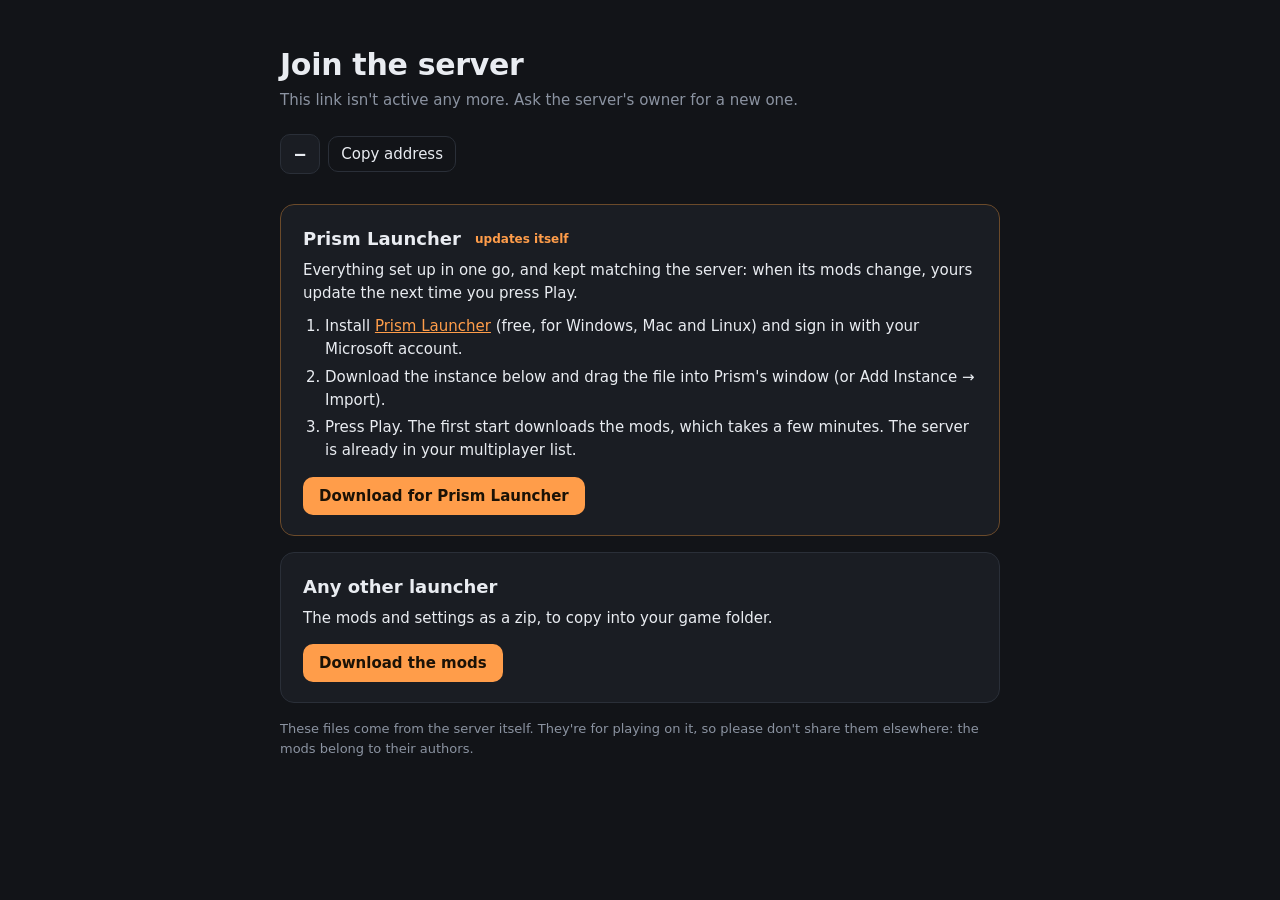
==== app/static/player-pack.html @ dd150bd3 "Player packs: Prism instance that updates itself, any-launcher zip with AutoModpack A download page " ====
<!doctype html>
<html lang="en">
<head>
<meta charset="utf-8">
<meta name="viewport" content="width=device-width, initial-scale=1">
<meta name="robots" content="noindex">
<title>Join the server</title>
<link rel="icon" href="/static/brand/favicon.svg">
<style>
  :root { color-scheme: dark; --bg: #121418; --ink: #E9ECF1; --mute: #8B93A1; --card: #1A1D23; --line: #2A2F38; --acc: #FF9D4A; --acc-ink: #1B1206; }
  * { box-sizing: border-box; }
  body { margin: 0; background: var(--bg); color: var(--ink); font: 15px/1.55 system-ui, -apple-system, "Segoe UI", sans-serif; }
  main { max-width: 760px; margin: 0 auto; padding: 48px 20px 64px; }
  h1 { font-size: 30px; line-height: 1.15; margin: 0 0 6px; letter-spacing: -0.01em; }
  h2 { font-size: 18px; margin: 0 0 6px; }
  p { margin: 0 0 10px; }
  .facts { color: var(--mute); margin-bottom: 22px; }
  .addr { display: flex; gap: 8px; align-items: center; margin: 14px 0 30px; flex-wrap: wrap; }
  .addr code { font: 600 17px ui-monospace, "SF Mono", Menlo, monospace; background: var(--card); border: 1px solid var(--line); border-radius: 10px; padding: 9px 14px; }
  .way { border: 1px solid var(--line); background: var(--card); border-radius: 14px; padding: 20px 22px; margin-bottom: 16px; }
  .way.best { border-color: #6B4A2A; }
  ol { margin: 8px 0 14px; padding-left: 22px; }
  li { margin-bottom: 4px; }
  .tag { display: inline-block; font-size: 12px; color: var(--acc); margin-left: 8px; vertical-align: 2px; }
  a { color: var(--acc); }
  a.btn, button { display: inline-block; background: var(--acc); color: var(--acc-ink); font: 600 15px system-ui, sans-serif; text-decoration: none;
    border: 0; border-radius: 10px; padding: 10px 16px; cursor: pointer; }
  button.quiet { background: transparent; color: var(--ink); border: 1px solid var(--line); padding: 8px 12px; font-weight: 500; }
  a.btn:focus-visible, button:focus-visible { outline: 2px solid var(--ink); outline-offset: 2px; }
  .note { color: var(--mute); font-size: 13px; }
  .pack { border-left: 3px solid var(--acc); padding: 2px 0 2px 14px; margin: 0 0 22px; }
</style>
</head>
<body>
<main>
  <h1 id="name">Join the server</h1>
  <div class="facts" id="facts">Loading…</div>
  <div class="addr"><code id="addr">–</code><button class="quiet" id="copy">Copy address</button></div>
  <div id="pack" class="pack" hidden></div>

  <section class="way best">
    <h2>Prism Launcher <span class="tag">updates itself</span></h2>
    <p>Everything set up in one go, and kept matching the server: when its mods change, yours update the next time you press Play.</p>
    <ol>
      <li>Install <a href="https://prismlauncher.org" rel="noopener">Prism Launcher</a> (free, for Windows, Mac and Linux) and sign in with your Microsoft account.</li>
      <li>Download the instance below and drag the file into Prism's window (or Add Instance → Import).</li>
      <li>Press Play. The first start downloads the mods, which takes a few minutes. The server is already in your multiplayer list.</li>
    </ol>
    <a class="btn" id="prism" href="#">Download for Prism Launcher</a>
  </section>

  <section class="way">
    <h2>Any other launcher</h2>
    <p id="anysync">The mods and settings as a zip, to copy into your game folder.</p>
    <ol id="anysteps"></ol>
    <a class="btn" id="zip" href="#">Download the mods</a> <span class="note" id="size"></span>
  </section>
  <p class="note">These files come from the server itself. They're for playing on it, so please don't share them elsewhere: the mods belong to their authors.</p>
</main>
<script>
"use strict";
const token = location.pathname.split("/")[2], base = `/p/${encodeURIComponent(token)}`;
const $ = (id) => document.getElementById(id);
const esc = (t) => String(t ?? "").replace(/[&<>"']/g, (c) => ({ "&": "&amp;", "<": "&lt;", ">": "&gt;", '"': "&quot;", "'": "&#39;" }[c]));
const LD = { neoforge: "NeoForge", forge: "Forge", fabric: "Fabric", quilt: "Quilt" };
fetch(`${base}/info`).then((r) => r.ok ? r.json() : Promise.reject()).then((i) => {
  document.title = `Join ${i.name}`;
  $("name").textContent = `Join ${i.name}`;
  const ld = LD[i.loader] || i.loader;
  $("facts").textContent = `Minecraft ${i.mc_version}${ld ? ` with ${ld} ${i.loader_version || ""}` : ""} · ${i.mods} mods · ${i.online ? "online now" : "offline right now"}`;
  $("addr").textContent = i.address;
  $("copy").onclick = () => navigator.clipboard.writeText(i.address).then(() => { $("copy").textContent = "Copied"; setTimeout(() => ($("copy").textContent = "Copy address"), 1500); });
  if (i.pack?.title) {
    $("pack").hidden = false;
    $("pack").innerHTML = `This server runs the <b>${esc(i.pack.title)}</b> modpack${i.pack.version ? `, version ${esc(i.pack.version)}` : ""}. If you already use a launcher that has it (CurseForge, FTB, Modrinth or Prism), installing that exact version works too, and adds the pack's extras like minimaps and performance mods. The downloads below have everything the server needs.`;
  }
  $("prism").href = `${base}/prism.zip`;
  $("zip").href = `${base}/pack.zip`;
  $("size").textContent = `about ${Math.max(1, Math.round(i.size / 2 ** 20))} MB`;
  $("anysteps").innerHTML = [
    `In your launcher, make a profile for Minecraft ${esc(i.mc_version)}${ld ? ` with ${esc(ld)} ${esc(i.loader_version || "")}` : ""}.`,
    "Unzip the download into that profile's game folder (the one with the mods folder), replacing files if asked.",
    `Start the game and join <b>${esc(i.address)}</b>.`].map((x) => `<li>${x}</li>`).join("");
  $("anysync").textContent = i.sync
    ? "The mods and settings as a zip, with AutoModpack included: after this one install, it updates your mods by itself whenever you join and the server's have changed (the first time, it asks you to trust the server)."
    : "The mods and settings as a zip, to copy into your game folder. When the server's mods change, download it again.";
}).catch(() => { $("facts").textContent = "This link isn't active any more. Ask the server's owner for a new one."; });
</script>
</body>
</html>
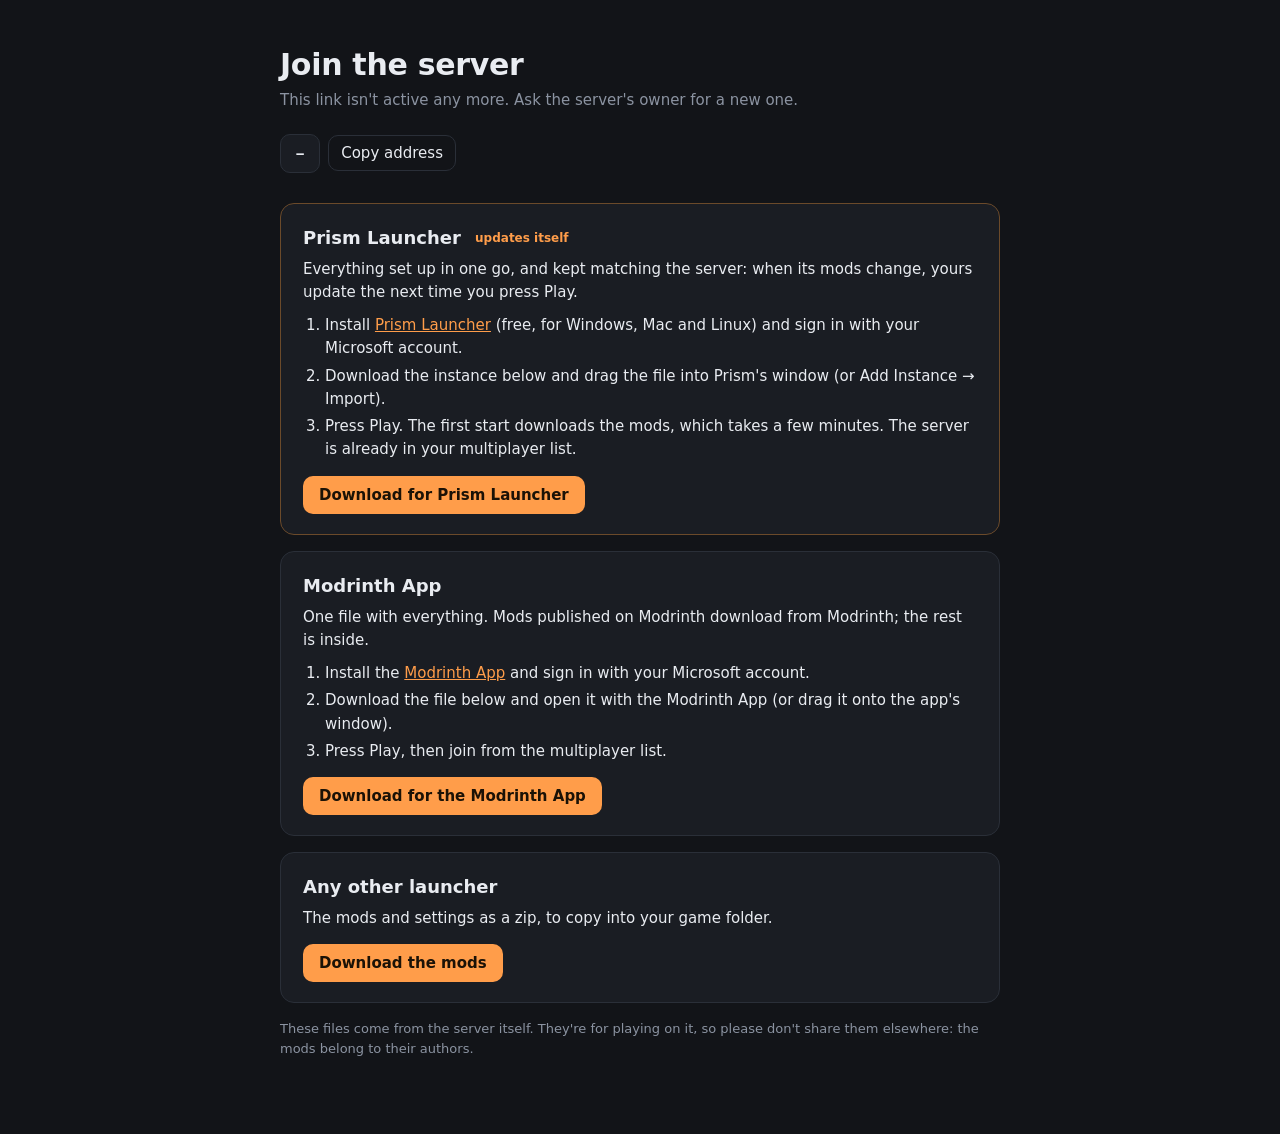
==== commit 8b4f1d59: "Player packs: Modrinth App file, AutoModpack in all three downloads, light zip The .mrpack lists mod" ====
--- a/app/static/player-pack.html
+++ b/app/static/player-pack.html
@@ -46,7 +46,19 @@
       <li>Download the instance below and drag the file into Prism's window (or Add Instance → Import).</li>
       <li>Press Play. The first start downloads the mods, which takes a few minutes. The server is already in your multiplayer list.</li>
     </ol>
+    <p class="note" id="prismsync"></p>
     <a class="btn" id="prism" href="#">Download for Prism Launcher</a>
+  </section>
+
+  <section class="way">
+    <h2>Modrinth App</h2>
+    <p id="mrsync">One file with everything. Mods published on Modrinth download from Modrinth; the rest is inside.</p>
+    <ol>
+      <li>Install the <a href="https://modrinth.com/app" rel="noopener">Modrinth App</a> and sign in with your Microsoft account.</li>
+      <li>Download the file below and open it with the Modrinth App (or drag it onto the app's window).</li>
+      <li>Press Play, then join from the multiplayer list.</li>
+    </ol>
+    <a class="btn" id="mrpack" href="#">Download for the Modrinth App</a>
   </section>
 
   <section class="way">
@@ -76,13 +88,18 @@
   }
   $("prism").href = `${base}/prism.zip`;
   $("zip").href = `${base}/pack.zip`;
-  $("size").textContent = `about ${Math.max(1, Math.round(i.size / 2 ** 20))} MB`;
+  $("mrpack").href = `${base}/pack.mrpack`;
+  const amp = "AutoModpack is included: when the server's mods change, it updates yours the next time you join (the first time, it asks you to trust the server).";
+  $("mrsync").textContent = "One file with everything. Mods published on Modrinth download from Modrinth; the rest is inside. " +
+    (i.sync ? amp : "When the server's mods change, download it again.");
+  if (i.sync) $("prismsync").textContent = "AutoModpack is included too, so mods also update if you join from somewhere other than Play.";
+  $("size").textContent = i.sync ? "" : `about ${Math.max(1, Math.round(i.size / 2 ** 20))} MB`;
   $("anysteps").innerHTML = [
     `In your launcher, make a profile for Minecraft ${esc(i.mc_version)}${ld ? ` with ${esc(ld)} ${esc(i.loader_version || "")}` : ""}.`,
     "Unzip the download into that profile's game folder (the one with the mods folder), replacing files if asked.",
-    `Start the game and join <b>${esc(i.address)}</b>.`].map((x) => `<li>${x}</li>`).join("");
+    `Start the game and join <b>${esc(i.address)}</b>.${i.sync ? " Accept AutoModpack's prompt and let it restart the game, then join again." : ""}`].map((x) => `<li>${x}</li>`).join("");
   $("anysync").textContent = i.sync
-    ? "The mods and settings as a zip, with AutoModpack included: after this one install, it updates your mods by itself whenever you join and the server's have changed (the first time, it asks you to trust the server)."
+    ? "A tiny zip with just AutoModpack in it. The first time you join, it asks you to trust the server, downloads the server's mods and settings, and restarts the game. After that, joining keeps them up to date."
     : "The mods and settings as a zip, to copy into your game folder. When the server's mods change, download it again.";
 }).catch(() => { $("facts").textContent = "This link isn't active any more. Ask the server's owner for a new one."; });
 </script>
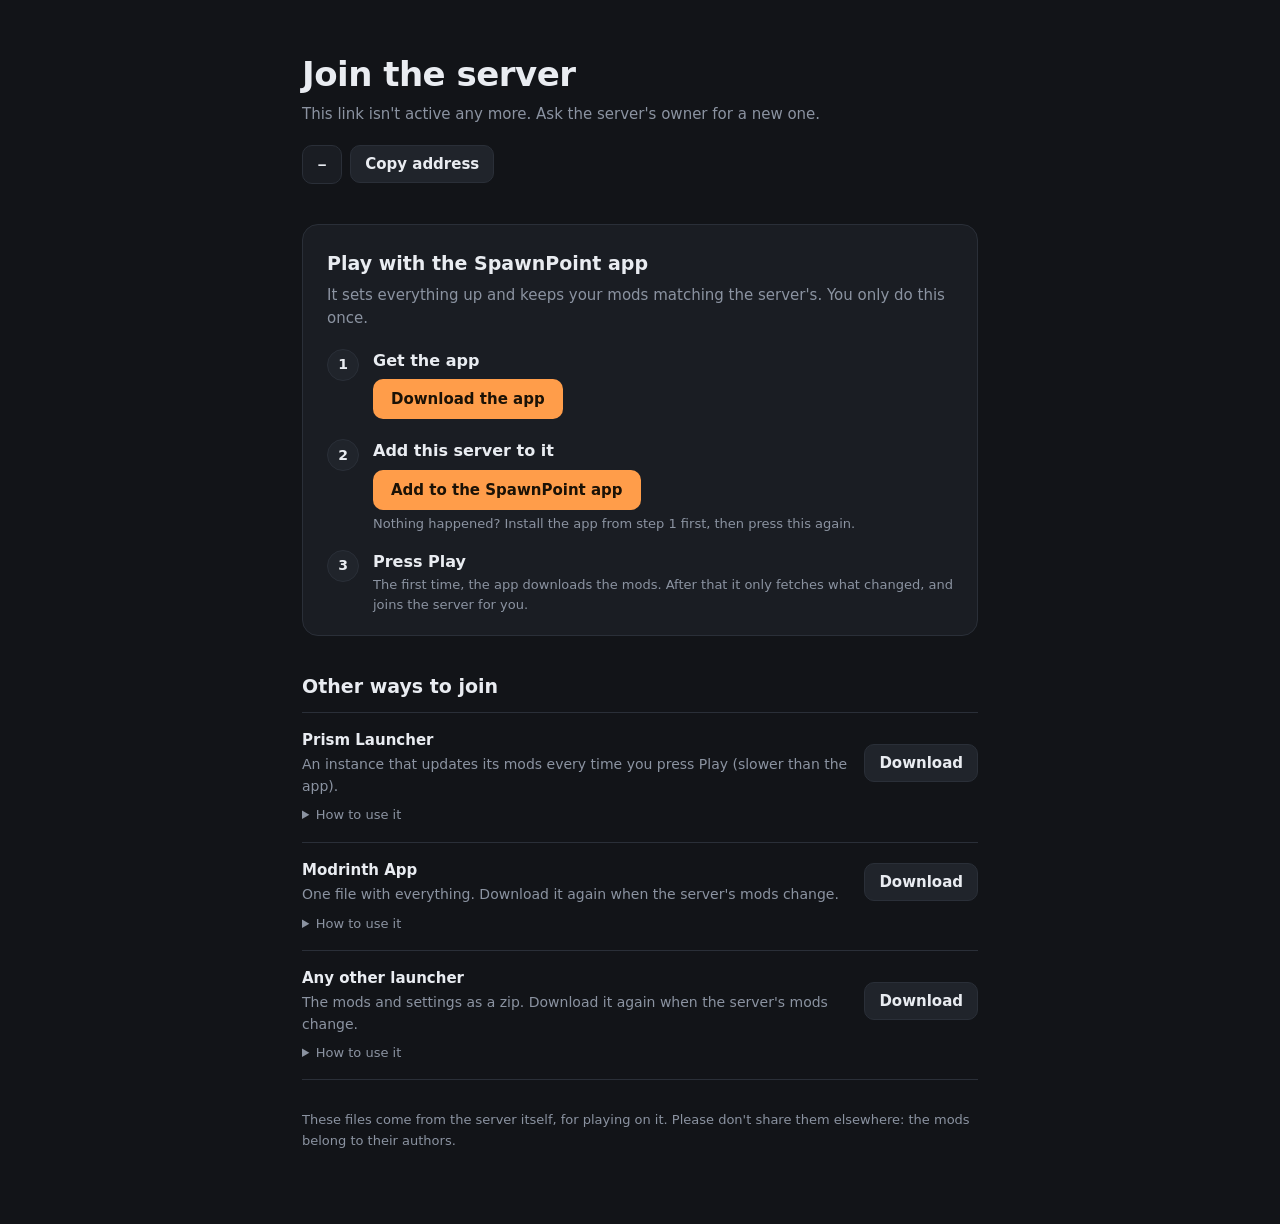
==== commit f10f91c0: "Player pack page: the SpawnPoint app first, in three steps; fast sync for the app The page leads wit" ====
--- a/app/static/player-pack.html
+++ b/app/static/player-pack.html
@@ -7,67 +7,99 @@
 <title>Join the server</title>
 <link rel="icon" href="/static/brand/favicon.svg">
 <style>
-  :root { color-scheme: dark; --bg: #121418; --ink: #E9ECF1; --mute: #8B93A1; --card: #1A1D23; --line: #2A2F38; --acc: #FF9D4A; --acc-ink: #1B1206; }
+  :root { color-scheme: dark; --bg: #121418; --ink: #E9ECF1; --mute: #8B93A1; --card: #1A1D23; --card2: #20242B; --line: #2A2F38;
+    --acc: #FF9D4A; --acc-ink: #1B1206; --ok: #4ADE80; }
   * { box-sizing: border-box; }
   body { margin: 0; background: var(--bg); color: var(--ink); font: 15px/1.55 system-ui, -apple-system, "Segoe UI", sans-serif; }
-  main { max-width: 760px; margin: 0 auto; padding: 48px 20px 64px; }
-  h1 { font-size: 30px; line-height: 1.15; margin: 0 0 6px; letter-spacing: -0.01em; }
-  h2 { font-size: 18px; margin: 0 0 6px; }
+  main { max-width: 720px; margin: 0 auto; padding: 56px 22px 72px; }
+  a { color: var(--acc); }
+  h1 { font-size: 34px; line-height: 1.1; margin: 0 0 10px; letter-spacing: -0.015em; }
+  h2 { font-size: 19px; margin: 0; }
   p { margin: 0 0 10px; }
-  .facts { color: var(--mute); margin-bottom: 22px; }
-  .addr { display: flex; gap: 8px; align-items: center; margin: 14px 0 30px; flex-wrap: wrap; }
-  .addr code { font: 600 17px ui-monospace, "SF Mono", Menlo, monospace; background: var(--card); border: 1px solid var(--line); border-radius: 10px; padding: 9px 14px; }
-  .way { border: 1px solid var(--line); background: var(--card); border-radius: 14px; padding: 20px 22px; margin-bottom: 16px; }
-  .way.best { border-color: #6B4A2A; }
-  ol { margin: 8px 0 14px; padding-left: 22px; }
-  li { margin-bottom: 4px; }
-  .tag { display: inline-block; font-size: 12px; color: var(--acc); margin-left: 8px; vertical-align: 2px; }
-  a { color: var(--acc); }
-  a.btn, button { display: inline-block; background: var(--acc); color: var(--acc-ink); font: 600 15px system-ui, sans-serif; text-decoration: none;
-    border: 0; border-radius: 10px; padding: 10px 16px; cursor: pointer; }
-  button.quiet { background: transparent; color: var(--ink); border: 1px solid var(--line); padding: 8px 12px; font-weight: 500; }
-  a.btn:focus-visible, button:focus-visible { outline: 2px solid var(--ink); outline-offset: 2px; }
-  .note { color: var(--mute); font-size: 13px; }
-  .pack { border-left: 3px solid var(--acc); padding: 2px 0 2px 14px; margin: 0 0 22px; }
+  .facts { color: var(--mute); }
+  .on { color: var(--ok); }
+  .addr { display: flex; gap: 8px; align-items: center; margin: 18px 0 0; flex-wrap: wrap; }
+  .addr code { font: 600 17px ui-monospace, "SF Mono", "Cascadia Mono", Menlo, monospace; background: var(--card); border: 1px solid var(--line); border-radius: 10px; padding: 9px 14px; }
+  .pack { color: var(--mute); font-size: 14px; margin-top: 18px; }
+
+  .main { margin-top: 40px; background: var(--card); border: 1px solid var(--line); border-radius: 16px; padding: 24px 24px 20px; }
+  .main > p { color: var(--mute); }
+  ol.steps { list-style: none; counter-reset: s; margin: 18px 0 0; padding: 0; display: grid; gap: 16px; }
+  ol.steps > li { counter-increment: s; display: grid; grid-template-columns: 34px 1fr; column-gap: 12px; align-items: start; }
+  ol.steps > li::before { content: counter(s); grid-row: 1 / span 3; width: 30px; height: 30px; border-radius: 50%; display: grid; place-items: center;
+    background: var(--card2); border: 1px solid var(--line); font-weight: 650; font-size: 14px; }
+  ol.steps > li > * { grid-column: 2; }
+  .steps b { font-size: 16px; }
+  .row { display: flex; gap: 10px; align-items: center; flex-wrap: wrap; margin: 6px 0 4px; }
+  .btn { display: inline-flex; align-items: center; gap: 8px; background: var(--acc); color: var(--acc-ink); font: 650 15px system-ui, sans-serif; text-decoration: none;
+    border: 0; border-radius: 10px; padding: 11px 18px; cursor: pointer; }
+  .btn.quiet { background: var(--card2); color: var(--ink); border: 1px solid var(--line); font-weight: 550; padding: 9px 14px; }
+  .btn:focus-visible, button:focus-visible, summary:focus-visible { outline: 2px solid var(--ink); outline-offset: 2px; }
+  .small { color: var(--mute); font-size: 13px; }
+  .small a { color: var(--mute); }
+
+  .others { margin-top: 36px; }
+  .others h2 { margin-bottom: 10px; }
+  .way { border-top: 1px solid var(--line); padding: 16px 0; }
+  .way:last-of-type { border-bottom: 1px solid var(--line); }
+  .way .top { display: flex; gap: 16px; align-items: center; justify-content: space-between; }
+  .way .top p { color: var(--mute); font-size: 14px; margin: 2px 0 0; }
+  details { margin-top: 8px; }
+  summary { cursor: pointer; color: var(--mute); font-size: 13px; width: fit-content; }
+  details ol { margin: 8px 0 0; padding-left: 20px; color: var(--mute); font-size: 14px; }
+  details li { margin-bottom: 3px; }
+  footer { margin-top: 30px; color: var(--mute); font-size: 13px; }
+  @media (max-width: 560px) { .way .top { flex-direction: column; align-items: flex-start; } h1 { font-size: 28px; } }
 </style>
 </head>
 <body>
 <main>
   <h1 id="name">Join the server</h1>
   <div class="facts" id="facts">Loading…</div>
-  <div class="addr"><code id="addr">–</code><button class="quiet" id="copy">Copy address</button></div>
-  <div id="pack" class="pack" hidden></div>
+  <div class="addr"><code id="addr">–</code><button class="btn quiet" id="copy">Copy address</button></div>
+  <p class="pack" id="pack" hidden></p>
 
-  <section class="way best">
-    <h2>Prism Launcher <span class="tag">updates itself</span></h2>
-    <p>Everything set up in one go, and kept matching the server: when its mods change, yours update the next time you press Play.</p>
-    <ol>
-      <li>Install <a href="https://prismlauncher.org" rel="noopener">Prism Launcher</a> (free, for Windows, Mac and Linux) and sign in with your Microsoft account.</li>
-      <li>Download the instance below and drag the file into Prism's window (or Add Instance → Import).</li>
-      <li>Press Play. The first start downloads the mods, which takes a few minutes. The server is already in your multiplayer list.</li>
+  <section class="main" aria-labelledby="apph">
+    <h2 id="apph">Play with the SpawnPoint app</h2>
+    <p style="margin-top:6px">It sets everything up and keeps your mods matching the server's. You only do this once.</p>
+    <ol class="steps">
+      <li><b>Get the app</b>
+        <div class="row"><a class="btn" id="dlmain" href="#">Download the app</a><span class="small" id="dlother"></span></div>
+        <span class="small" id="dlnote"></span></li>
+      <li><b>Add this server to it</b>
+        <div class="row"><a class="btn" id="addapp" href="#">Add to the SpawnPoint app</a></div>
+        <span class="small">Nothing happened? Install the app from step 1 first, then press this again.</span></li>
+      <li><b>Press Play</b>
+        <span class="small" id="playnote">The first time, the app downloads the mods. After that it only fetches what changed, and joins the server for you.</span></li>
     </ol>
-    <p class="note" id="prismsync"></p>
-    <a class="btn" id="prism" href="#">Download for Prism Launcher</a>
   </section>
 
-  <section class="way">
-    <h2>Modrinth App</h2>
-    <p id="mrsync">One file with everything. Mods published on Modrinth download from Modrinth; the rest is inside.</p>
-    <ol>
-      <li>Install the <a href="https://modrinth.com/app" rel="noopener">Modrinth App</a> and sign in with your Microsoft account.</li>
-      <li>Download the file below and open it with the Modrinth App (or drag it onto the app's window).</li>
-      <li>Press Play, then join from the multiplayer list.</li>
-    </ol>
-    <a class="btn" id="mrpack" href="#">Download for the Modrinth App</a>
+  <section class="others" aria-labelledby="oth">
+    <h2 id="oth">Other ways to join</h2>
+    <div class="way">
+      <div class="top"><div><b>Prism Launcher</b><p>An instance that updates its mods every time you press Play (slower than the app).</p></div>
+        <a class="btn quiet" id="prism" href="#">Download</a></div>
+      <details><summary>How to use it</summary><ol>
+        <li>Install <a href="https://prismlauncher.org" rel="noopener">Prism Launcher</a> and sign in with your Microsoft account.</li>
+        <li>Drag the downloaded file into Prism's window (or Add Instance → Import).</li>
+        <li>Press Play. The server is already in your multiplayer list.</li></ol></details>
+    </div>
+    <div class="way">
+      <div class="top"><div><b>Modrinth App</b><p>One file with everything. Download it again when the server's mods change.</p></div>
+        <a class="btn quiet" id="mrpack" href="#">Download</a></div>
+      <details><summary>How to use it</summary><ol>
+        <li>Install the <a href="https://modrinth.com/app" rel="noopener">Modrinth App</a> and sign in.</li>
+        <li>Open the downloaded file with it, or drag it onto the app's window.</li>
+        <li>Press Play, then join from the multiplayer list.</li></ol></details>
+    </div>
+    <div class="way">
+      <div class="top"><div><b>Any other launcher</b><p>The mods and settings as a zip. Download it again when the server's mods change.</p></div>
+        <a class="btn quiet" id="zip" href="#">Download</a></div>
+      <details><summary>How to use it</summary><ol id="anysteps"></ol></details>
+    </div>
   </section>
 
-  <section class="way">
-    <h2>Any other launcher</h2>
-    <p id="anysync">The mods and settings as a zip, to copy into your game folder.</p>
-    <ol id="anysteps"></ol>
-    <a class="btn" id="zip" href="#">Download the mods</a> <span class="note" id="size"></span>
-  </section>
-  <p class="note">These files come from the server itself. They're for playing on it, so please don't share them elsewhere: the mods belong to their authors.</p>
+  <footer>These files come from the server itself, for playing on it. Please don't share them elsewhere: the mods belong to their authors.</footer>
 </main>
 <script>
 "use strict";
@@ -75,32 +107,50 @@
 const $ = (id) => document.getElementById(id);
 const esc = (t) => String(t ?? "").replace(/[&<>"']/g, (c) => ({ "&": "&amp;", "<": "&lt;", ">": "&gt;", '"': "&quot;", "'": "&#39;" }[c]));
 const LD = { neoforge: "NeoForge", forge: "Forge", fabric: "Fabric", quilt: "Quilt" };
+const PHONE = /android|iphone|ipad|ipod|mobile/i.test(navigator.userAgent) || navigator.userAgentData?.mobile;
+const OS = PHONE ? "" : (() => {
+  const p = (navigator.userAgentData?.platform || navigator.platform || navigator.userAgent || "").toLowerCase();
+  return p.includes("win") ? "windows" : p.includes("mac") ? "mac" : (p.includes("linux") || p.includes("x11")) ? "linux" : "";
+})();
+const OSNAME = { windows: "Windows", mac: "Mac", linux: "Linux" };
+
 fetch(`${base}/info`).then((r) => r.ok ? r.json() : Promise.reject()).then((i) => {
   document.title = `Join ${i.name}`;
   $("name").textContent = `Join ${i.name}`;
   const ld = LD[i.loader] || i.loader;
-  $("facts").textContent = `Minecraft ${i.mc_version}${ld ? ` with ${ld} ${i.loader_version || ""}` : ""} · ${i.mods} mods · ${i.online ? "online now" : "offline right now"}`;
+  $("facts").innerHTML = `Minecraft ${esc(i.mc_version)}${ld ? ` with ${esc(ld)} ${esc(i.loader_version || "")}` : ""} · ${i.mods} mods · `
+    + (i.online ? `<span class="on">online now</span>` : "offline right now");
   $("addr").textContent = i.address;
   $("copy").onclick = () => navigator.clipboard.writeText(i.address).then(() => { $("copy").textContent = "Copied"; setTimeout(() => ($("copy").textContent = "Copy address"), 1500); });
   if (i.pack?.title) {
     $("pack").hidden = false;
-    $("pack").innerHTML = `This server runs the <b>${esc(i.pack.title)}</b> modpack${i.pack.version ? `, version ${esc(i.pack.version)}` : ""}. If you already use a launcher that has it (CurseForge, FTB, Modrinth or Prism), installing that exact version works too, and adds the pack's extras like minimaps and performance mods. The downloads below have everything the server needs.`;
+    $("pack").textContent = `This server runs ${i.pack.title}${i.pack.version ? ` ${i.pack.version}` : ""}. Already have that exact version in a launcher? You can use it instead.`;
   }
+
+  // Step 1: the app for this computer, the others as small links
+  const a = i.app || {}, page = a.page || "https://github.com/z354prance/SpawnPoint-Launcher/releases/latest";
+  const mine = OS && a[OS];
+  $("dlmain").href = mine || page;
+  $("dlmain").textContent = mine ? `Download for ${OSNAME[OS]}` : "Download the app";
+  const rest = ["windows", "mac", "linux"].filter((o) => o !== OS && a[o]);
+  $("dlother").innerHTML = rest.length ? `or for ${rest.map((o) => `<a href="${esc(a[o])}">${OSNAME[o]}</a>`).join(", ")}` : "";
+  $("dlnote").textContent = OS === "windows" ? "If Windows says it protected your PC, choose More info, then Run anyway."
+    : OS === "mac" ? "The first time, right-click the app and choose Open."
+    : OS === "linux" ? "Make the AppImage executable, then run it."
+    : PHONE ? "The app and Minecraft Java run on computers: open this page on yours." : "";
+
+  // Step 2: hand this page's link to the app
+  $("addapp").href = `spawnpoint://add?link=${encodeURIComponent(i.page || location.origin + base)}`;
+  $("playnote").textContent = `The first time, the app downloads the mods (about ${Math.max(1, Math.round(i.size / 2 ** 20))} MB). `
+    + "After that it only fetches what changed, and joins the server for you.";
+
   $("prism").href = `${base}/prism.zip`;
+  $("mrpack").href = `${base}/pack.mrpack`;
   $("zip").href = `${base}/pack.zip`;
-  $("mrpack").href = `${base}/pack.mrpack`;
-  const amp = "AutoModpack is included: when the server's mods change, it updates yours the next time you join (the first time, it asks you to trust the server).";
-  $("mrsync").textContent = "One file with everything. Mods published on Modrinth download from Modrinth; the rest is inside. " +
-    (i.sync ? amp : "When the server's mods change, download it again.");
-  if (i.sync) $("prismsync").textContent = "AutoModpack is included too, so mods also update if you join from somewhere other than Play.";
-  $("size").textContent = i.sync ? "" : `about ${Math.max(1, Math.round(i.size / 2 ** 20))} MB`;
   $("anysteps").innerHTML = [
     `In your launcher, make a profile for Minecraft ${esc(i.mc_version)}${ld ? ` with ${esc(ld)} ${esc(i.loader_version || "")}` : ""}.`,
     "Unzip the download into that profile's game folder (the one with the mods folder), replacing files if asked.",
-    `Start the game and join <b>${esc(i.address)}</b>.${i.sync ? " Accept AutoModpack's prompt and let it restart the game, then join again." : ""}`].map((x) => `<li>${x}</li>`).join("");
-  $("anysync").textContent = i.sync
-    ? "A tiny zip with just AutoModpack in it. The first time you join, it asks you to trust the server, downloads the server's mods and settings, and restarts the game. After that, joining keeps them up to date."
-    : "The mods and settings as a zip, to copy into your game folder. When the server's mods change, download it again.";
+    `Start the game and join <b>${esc(i.address)}</b>.`].map((x) => `<li>${x}</li>`).join("");
 }).catch(() => { $("facts").textContent = "This link isn't active any more. Ask the server's owner for a new one."; });
 </script>
 </body>
